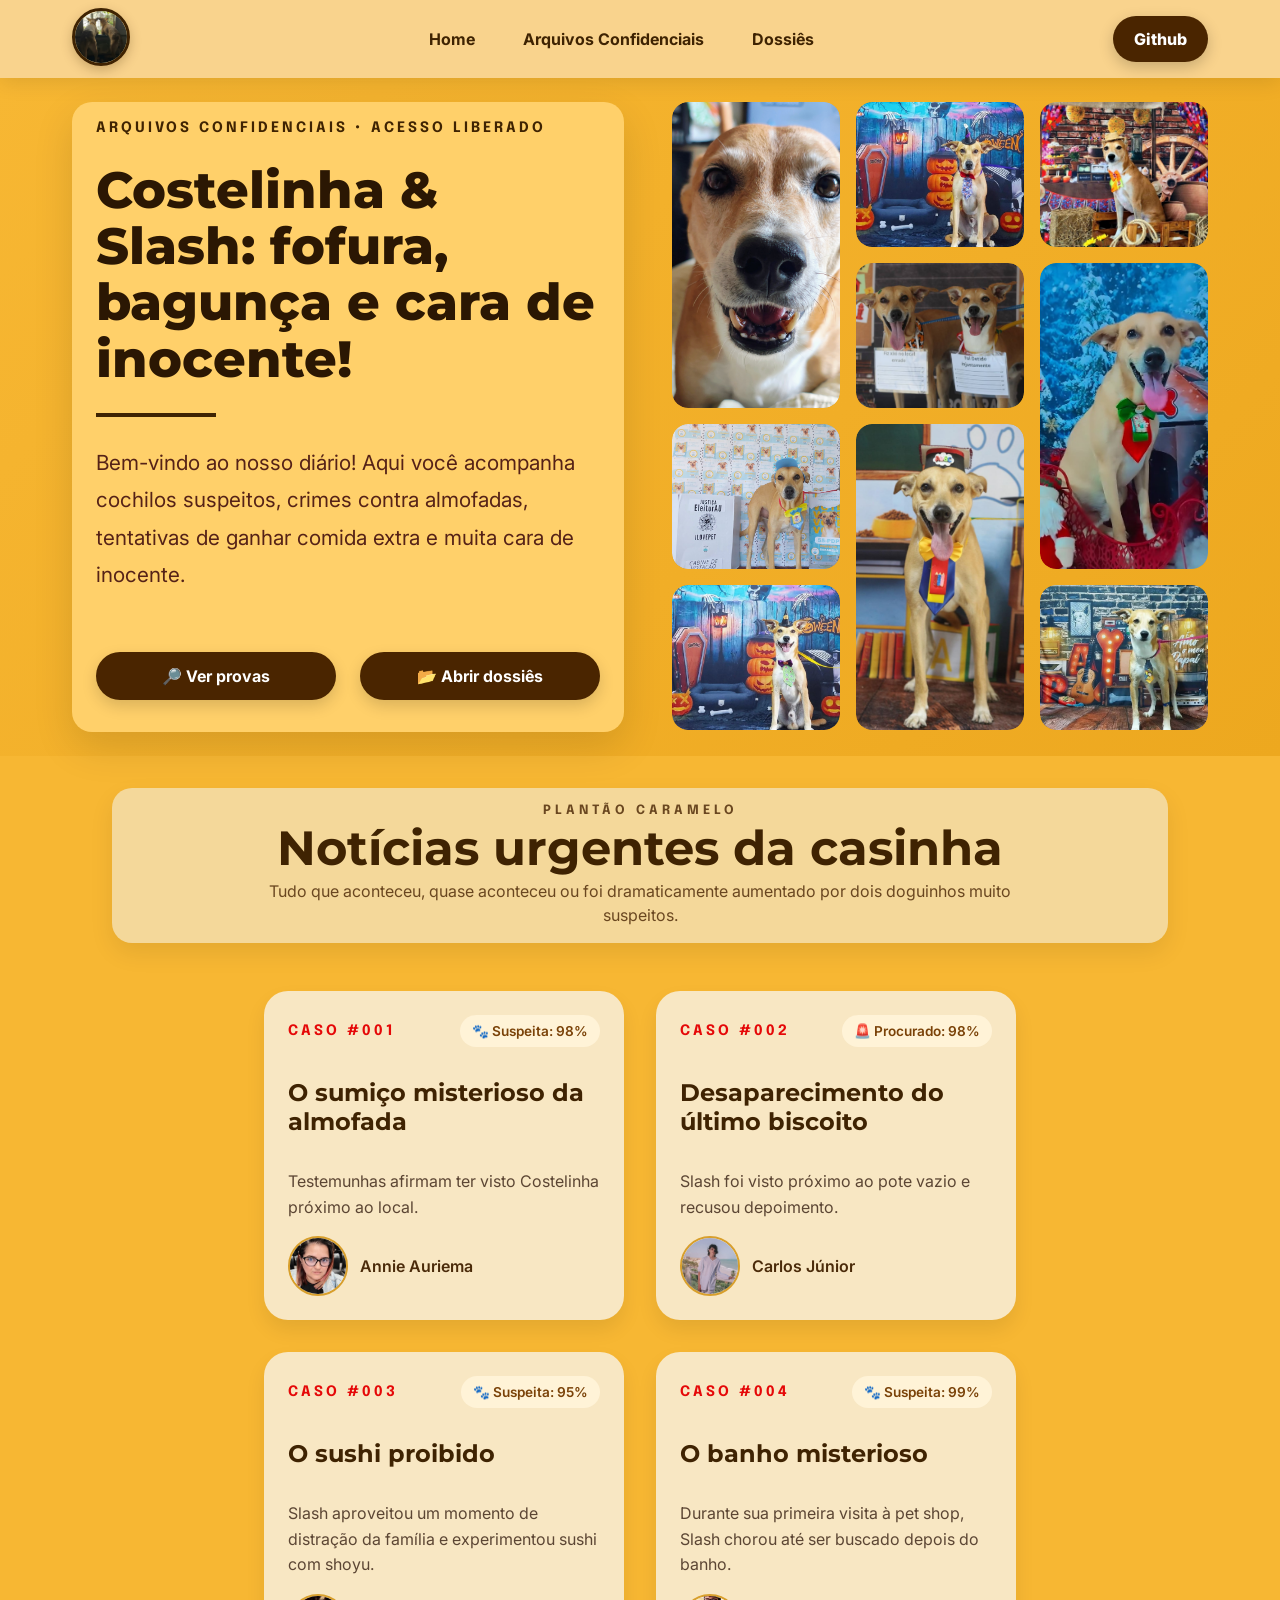
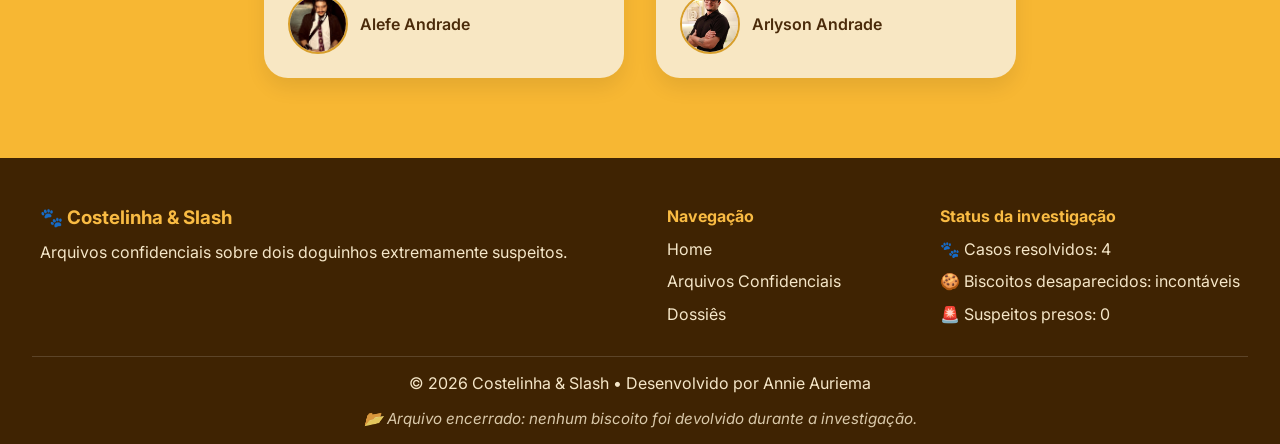
==== index.html @ ba11d40e "Primeira versão do site dos doquinhos" ====
<!DOCTYPE html>
<html lang="pt-BR">
<head>
    <meta charset="UTF-8">
    <meta name="viewport" content="width=device-width, initial-scale=1.0">
    <title>Costelinha & Slash</title>
    <meta name="description" content="Diário de Costelinha & Slash - Os Doguinhos Caramelo">
    <link rel="stylesheet" type="text/css" href="styles.css">
</head>
<body>
    <header>
        <nav>
            <span class="logo-img"><img src="imagens/dogs na janela.jpeg"></span>
            <ul>
                <li><a href="index.html">Home</a></li>
                <li><a href="galeria.html">Arquivos Confidenciais</a></li>
                <li><a href="acontecimentos.html">Dossiês</a></li>
            </ul>
            <a href="https://github.com/AnnieAuriema" class="github" target="_blank" rel="noopener noreferrer">Github</a>
        </nav>
    </header>
    <main>
        <div class="principal">
            <section class="hero">
    <div class="hero-conteudo">
                    <span class="destaque marron">ARQUIVOS CONFIDENCIAIS • ACESSO LIBERADO</span>
                        <h1>Costelinha & Slash: fofura, bagunça e cara de inocente!</h1><hr>
                        <p class="hero-subtitulo"> Bem-vindo ao nosso diário! Aqui você acompanha cochilos suspeitos, crimes contra almofadas, tentativas de ganhar comida extra e muita cara de inocente.</p>
        <div class="hero-botoes">
            <a href="galeria.html" class="botao-hero">🔎 Ver provas</a>
            <a href="acontecimentos.html" class="botao-secundario">📂 Abrir dossiês</a>
        </div>
    </div>
         <div class="hero-imagens-conteiner">       
            <figure><img src="imagens/imagens_slash/slash carão.jpg" ></figure>
            <figure><img src="imagens/imagens_telinha/telinha hallo.jpeg"></figure>
            <figure><img src="imagens/imagens_slash/slash junino.jpeg"></figure>
            <figure><img src="imagens/dogs criminal.jpeg"></figure>
            <figure><img src="imagens/imagens_telinha/Telinha natal.jpeg"></figure>
            <figure><img src="imagens/imagens_telinha/telinha votando.jpeg"></figure>
            <figure><img src="imagens/imagens_telinha/Telinha abc.jpeg"></figure>
            <figure><img src="imagens/imagens_slash/slash hallo.jpeg"></figure>
            <figure><img src="imagens/imagens_slash/Slash dia dos pais.jpeg"></figure>
        </div>     
            </section>
        </div>
            <section class="noticias">
    <header class="noticias-cabecalho">
            <span class="destaque marrom">Plantão Caramelo</span>
                <h2 class="noticias-titulo">Notícias urgentes da casinha</h2>
                    <p class="noticias-subtitulo">Tudo que aconteceu, quase aconteceu ou foi dramaticamente aumentado por dois doguinhos muito suspeitos.</p>
    </header>
    <div class="noticias-card-container">

    <!-- CARD 1 -->
    <div class="noticias-card">
        <div class="noticias-card-topo">
            <span class="destaque vermelho">Caso #001</span>
            <p class="noticias-avaliacao">🐾 Suspeita: 98%</p>
        </div>

        <h3 class="noticias-titulo-card">O sumiço misterioso da almofada</h3>
        <p class="noticias-descricao">Testemunhas afirmam ter visto Costelinha próximo ao local.</p>

        <div class="noticias-autor">
            <img src="imagens/mamys.jpg">
            <span class="noticias-autor-nome">Annie Auriema</span>
        </div>
    </div>

    <!-- CARD 2 -->
    <div class="noticias-card">
        <div class="noticias-card-topo">
            <span class="destaque vermelho">Caso #002</span>
            <p class="noticias-avaliacao">🚨 Procurado: 98%</p>
        </div>

        <h3 class="noticias-titulo-card">Desaparecimento do último biscoito</h3>
        <p class="noticias-descricao">Slash foi visto próximo ao pote vazio e recusou depoimento.</p>

        <div class="noticias-autor">
            <img src="imagens/junior.jpeg">
            <span class="noticias-autor-nome">Carlos Júnior</span>
        </div>
    </div>
    <!-- CARD 3 -->
    <div class="noticias-card">
        <div class="noticias-card-topo">
            <span class="destaque vermelho">Caso #003</span>
            <p class="noticias-avaliacao">🐾 Suspeita: 95%</p>
        </div>
            <h3 class="noticias-titulo-card">O sushi proibido</h3>
                <p class="noticias-descricao">Slash aproveitou um momento de distração da família e experimentou sushi com shoyu.</p>
        <div class="noticias-autor">
            <img src="imagens/Alefe.jpeg">
            <span class="noticias-autor-nome">Alefe Andrade</span>
        </div>
    </div>
    <!-- CARD 4 -->
    <div class="noticias-card">
        <div class="noticias-card-topo">
            <span class="destaque vermelho">Caso #004</span>
            <p class="noticias-avaliacao">🐾 Suspeita: 99%</p>
        </div>
            <h3 class="noticias-titulo-card">O banho misterioso</h3>
                <p class="noticias-descricao">Durante sua primeira visita à pet shop, Slash chorou até ser buscado depois do banho.</p>
        <div class="noticias-autor">
            <img src="imagens/Arlyson.jpeg">
            <span class="noticias-autor-nome">Arlyson Andrade</span>
        </div>
    </div>
</div>
</section>
    </main>
        <footer>
            <div class="footer-conteudo">
                <div class="footer-logo">
                    <h3>🐾 Costelinha & Slash</h3>
                        <p>Arquivos confidenciais sobre dois doguinhos extremamente suspeitos.</p>
                </div>
            <div class="footer-links">
                <h4>Navegação</h4>
                    <a href="index.html">Home</a>
                    <a href="galeria.html">Arquivos Confidenciais</a>
                    <a href="acontecimentos.html">Dossiês</a>
            </div>
            <div class="footer-status">
                <h4>Status da investigação</h4>
                    <p>🐾 Casos resolvidos: 4</p>
                    <p>🍪 Biscoitos desaparecidos: incontáveis</p>
                    <p>🚨 Suspeitos presos: 0</p>
            </div>
            </div>
            <div class="footer-copy">© 2026 Costelinha & Slash • Desenvolvido por Annie Auriema</div>
                <p class="footer-piada">📂 Arquivo encerrado: nenhum biscoito foi devolvido durante a investigação.</p>
        </footer>
    </body>
</html>
---- styles.css ----
@import url('https://fonts.googleapis.com/css2?family=Epilogue:wght@400;600;700&family=Inter:wght@400;500;600;700&family=Montserrat:wght@700;800&display=swap');

* {
    margin: 0;
    padding: 0;
    box-sizing: border-box;
}

html {
    font-family: Inter, sans-serif;
    scroll-behavior: smooth;
}

body {
    background:#f7b733;
    color: #2b1703;
}

a {
    text-decoration: none;
    color: inherit;
}

ul {
    list-style: none;
}

h1 {
    font-family: Montserrat, sans-serif;
    font-size: clamp(2rem, 4vw, 3.2rem);
    font-weight: 800;
    line-height: 1.1;
}

hr {
    width: 120px;
    border: 2px solid #3f2302;
}


/* NAVBAR */
body > header {
    background:#f9d38d;
    position: sticky;
    top: 0;
    z-index:1000;
    box-shadow: 0 4px 20px rgba(0,0,0,.1);
}

nav {
    max-width: 1200px;
    margin: auto;
    padding: 0.5rem 2rem;
    display: grid;
    grid-template-columns:
    auto 1fr auto;
    align-items: center;
    justify-content: space-between;
    gap:2rem;
}

.logo-img img {
    width: 58px;
    height: 58px;
    object-fit: cover;
    border-radius: 50%;
    border: 3px solid #3f2302;
    box-shadow: 0 4px 12px rgba(63, 35, 2, 0.25);
}

nav ul {
    display: flex;
    gap: 3rem;
    color: #3f2302;
    font-weight: 600;
    align-items: center;
    justify-content:center;
}

nav ul li a {
    color: #3f2302;
    font-weight: 700;
    font-size: 1rem;
    position: relative;
    cursor: pointer;
    transition:.3s;
}

nav ul li a::after {
    content: "";
    width: 0;
    height: 3px;
    background: #3f2302;
    position: absolute;
    left: 0;
    bottom: -8px;
    border-radius: 999px;
    transition: width 0.3s ease;
}

nav ul li a:hover::after {
    width: 100%;
    color:#6b3700;
}

nav a:hover {
    color: #e50808;
}

.github {
    background:#4a2500;
    color:white;
    box-shadow:
    0 5px 15px rgba(0,0,0,.2);
    padding: 0.8rem 1.3rem;
    border-radius: 999px;
    font-weight: 800;
    transition: 0.3s ease;
}

.github:hover {
    background: #552217;
    transform: translateY(-2px);
}

/* HERO */
.principal {
    background: linear-gradient(135deg,#f7b733,#eda81f);
}

.hero {
    max-width: 1200px;
    margin: auto;
    padding: 1.5rem 2rem 1.5rem;
    display: flex;
    align-items: flex-start;
    justify-content: space-between;
    gap: 3rem;
}

.hero-conteudo {
    background:#ffd06a;
    padding: 1.2rem 1.5rem 2rem;
    border-radius:20px;
    flex: 1;
    display: flex;
    flex-direction: column;
    gap: 1.2rem;
    box-shadow:0 15px 40px rgba(0,0,0,.12);
    position:relative;
    z-index:1;
    min-height:630px;
    justify-content:space-between;
}

.hero-botoes{
    display:flex;
    flex-direction:row;
    align-items:center;
    gap:1.5rem;
    margin-top:2rem;
    flex-wrap:nowrap;
}

.botao-hero,
.botao-secundario{
    display:flex;
    align-items:center;
    justify-content:center;
    gap:.5rem;
    width:240px;
    height:48px;
    border-radius:999px;
    font-weight:700;
    transition:.3s;
    cursor:pointer;
    box-shadow: 0 6px 15px rgba(0,0,0,.15);
}

.botao-hero{
    background:#4a2500;
    color:white;
}

.botao-secundario{
    background:#4a2500;
    color:white;
    border:none;
}

.botao-hero:hover,
.botao-secundario:hover{
    transform:translateY(-4px);
}

.botao-secundario:hover{
    background:#6b3700;
    color:white;
    transform: translateY(-4px);
}

.botao-hero:hover{
    background:#6b3700;
}

.destaque {
    font-family: Epilogue, sans-serif;
    font-size: 0.9rem;
    font-weight: 700;
    text-transform: uppercase;
    letter-spacing: 3px;
}

.marron,
.marrom {
    color: #3f2302;
}

.vermelho {
    color: #e50808;
}

.hero-subtitulo {
    font-size: 1.3rem;
    line-height: 1.8;
    color: #552217;
    max-width: 600px;
}

/* GALERIA HERO */
.hero-imagens-conteiner {
    width:100%;
    max-width:560px;
    height:580px;   
    display:grid;
    grid-template-columns:repeat(3, 1fr);
    grid-auto-rows:145px;
    gap:1rem;
}

.hero-imagens-conteiner figure {
    overflow: hidden;
    border-radius: 1rem;
}

.hero-imagens-conteiner img {
    width: 100%;
    height: 100%;
    object-fit: cover;
    display: block;
    border-radius: 1rem;
    box-shadow: 0 10px 25px rgba(63,35,2,.25);
    transition:.3s;
}

.hero-imagens-conteiner img:hover {
    transform: scale(1.05);
}

.hero-imagens-conteiner figure:nth-child(1){
    grid-row:span 2;
}

.hero-imagens-conteiner figure:nth-child(5){
    grid-row:span 2;
}

.hero-imagens-conteiner figure:nth-child(7){
    grid-row:span 2;
}

/* NOTÍCIAS */
.noticias {
    max-width: 1120px;
    margin: auto;
    padding: 2rem 2rem 5rem;
    position: relative;
    z-index: 1;
}

.noticias-cabecalho {
    background:#f4d89a;
    padding:1rem 2rem;
    border-radius:20px;
    text-align: center;
    display: flex;
    flex-direction: column;
    gap:.3rem;
    margin-bottom: 3rem;
    box-shadow:0 10px 25px rgba(0,0,0,.08);
}

.noticias-cabecalho span{
    font-size:.8rem;
    letter-spacing:4px;
    font-weight:700;
    color:#6a4720;
}

.noticias-titulo {
    font-family:Montserrat,sans-serif;
    font-size:3rem;
    line-height:1.1;
    color: #3f2302;
}

.noticias-subtitulo {
    color:#6a4720;
    font-size:1rem;
    max-width:750px;
    margin:auto;
    line-height:1.5;
}

.noticias-card-container {
    display: grid;
    grid-template-columns:repeat(2, 360px);
    justify-content: center;
    flex-wrap: wrap;
    gap: 2rem 2rem;
    margin-top:3rem;
}

.noticias-card {
    width: 100%;
    max-width:430px;
    min-height: 300px;
    margin:auto;
    background:#f8e7c3;
    border-radius: 24px;
    padding: 1.5rem;
    box-shadow:0 10px 20px rgba(0,0,0,.08);
    display:flex;
    justify-content: space-between;
    flex-direction:column;
    gap:1rem;
    transition:transform .3s,box-shadow .3s;
}

.noticias-card:hover{
    transform: translateY(-8px);
    box-shadow: 0 20px 40px rgba(0,0,0,.15);
}

.noticias-card-cabecalho {
    padding:1rem;
    display: flex;
    justify-content: space-between;
    align-items: center;
    gap: 1.5rem;
}

.noticias-titulo-card {
    font-family: Montserrat, sans-serif;
    font-size: 1.5rem;
    color: #3f2302;
    margin-top:0;
    margin-bottom: 1rem;
    line-height:1.2;
}

.noticias-card-topo{
    display:flex;
    justify-content:space-between;
    align-items:center;
    margin-bottom:1rem;
}

.noticias-avaliacao{
    margin:0;
    background:#fff3d7;
    padding:8px 12px;
    border-radius:999px;
    font-size:.85rem;
    font-weight:600;
    color:#7a4208;
}

.noticias-descricao{
    color:#5c4634;
    line-height:1.6;
    flex-grow: 1;
    margin-top:0;
}

.noticias-autor {
    display: flex;
    align-items: center;
    gap:12px;
    margin-top:auto;
}

.noticias-autor img {
    width: 60px;
    height: 60px;
    object-fit: cover;
    border-radius: 50%;
    border:2px solid #d89f2c;
}

.noticias-autor-nome {
    font-weight: 600;
    color:#4b2b0a;
    font-size: 1rem;
}

/* FOOTER */
footer{
    background:#3f2302;
    padding:3rem 2rem 1rem;
}

.footer-conteudo{
    max-width:1200px;
    margin:auto;
    display:flex;
    justify-content:space-between;
    gap:3rem;
    flex-wrap:wrap;
}

.footer-logo,
.footer-links,
.footer-status{
    display:flex;
    flex-direction:column;
    gap:.8rem;
}

.footer-logo h3,
.footer-links h4,
.footer-status h4{
    color:#f9bb43;
}

.footer-logo p,
.footer-status p,
.footer-links a{
    color:#f5e6c8;
}

.footer-links a:hover{
    color:#f9bb43;
}

.footer-copy{
    margin-top:2rem;
    padding-top:1rem;
    border-top:1px solid rgba(255,255,255,.15);
    text-align:center;
    color:#f5e6c8;
}

.footer-piada{
    margin-top:1rem;
    text-align:center;
    color:#f5e6c8;
    opacity:.85;
    font-style:italic;
    font-size:.95rem;
}

.footer-links a{
    transition:.3s;
}

.footer-links a:hover{
    color:#f9bb43;
    transform:translateX(5px);
}


@media (max-width: 768px) {
  .galeria-container {
    grid-template-columns: 1fr;
  }

  .galeria-hero h2 {
    font-size: 2rem;
  }

  .foto-card img {
    height: 260px;
  }
}

/* RESPONSIVO */
    @media (max-width: 900px) {
    nav {
        grid-template-columns: 1fr;
        justify-items: center;
        gap: 1rem;
    }

    nav ul {
        flex-wrap: wrap;
        justify-content: center;
    }

    .hero {
        flex-direction: column;
        text-align: center;
    }

    .hero-conteudo {
        align-items: center;
    }

    .hero-imagens-conteiner {
        max-width: 100%;
        columns: 2;
    }
}

@media (max-width: 500px) {
    .hero {
        padding: 3rem 1rem;
    }

    .hero-imagens-conteiner {
        columns: 1;
    }

    .noticias {
        padding: 3rem 1rem;
    }

    .noticias-card-cabecalho {
        flex-direction: column;
    }
}
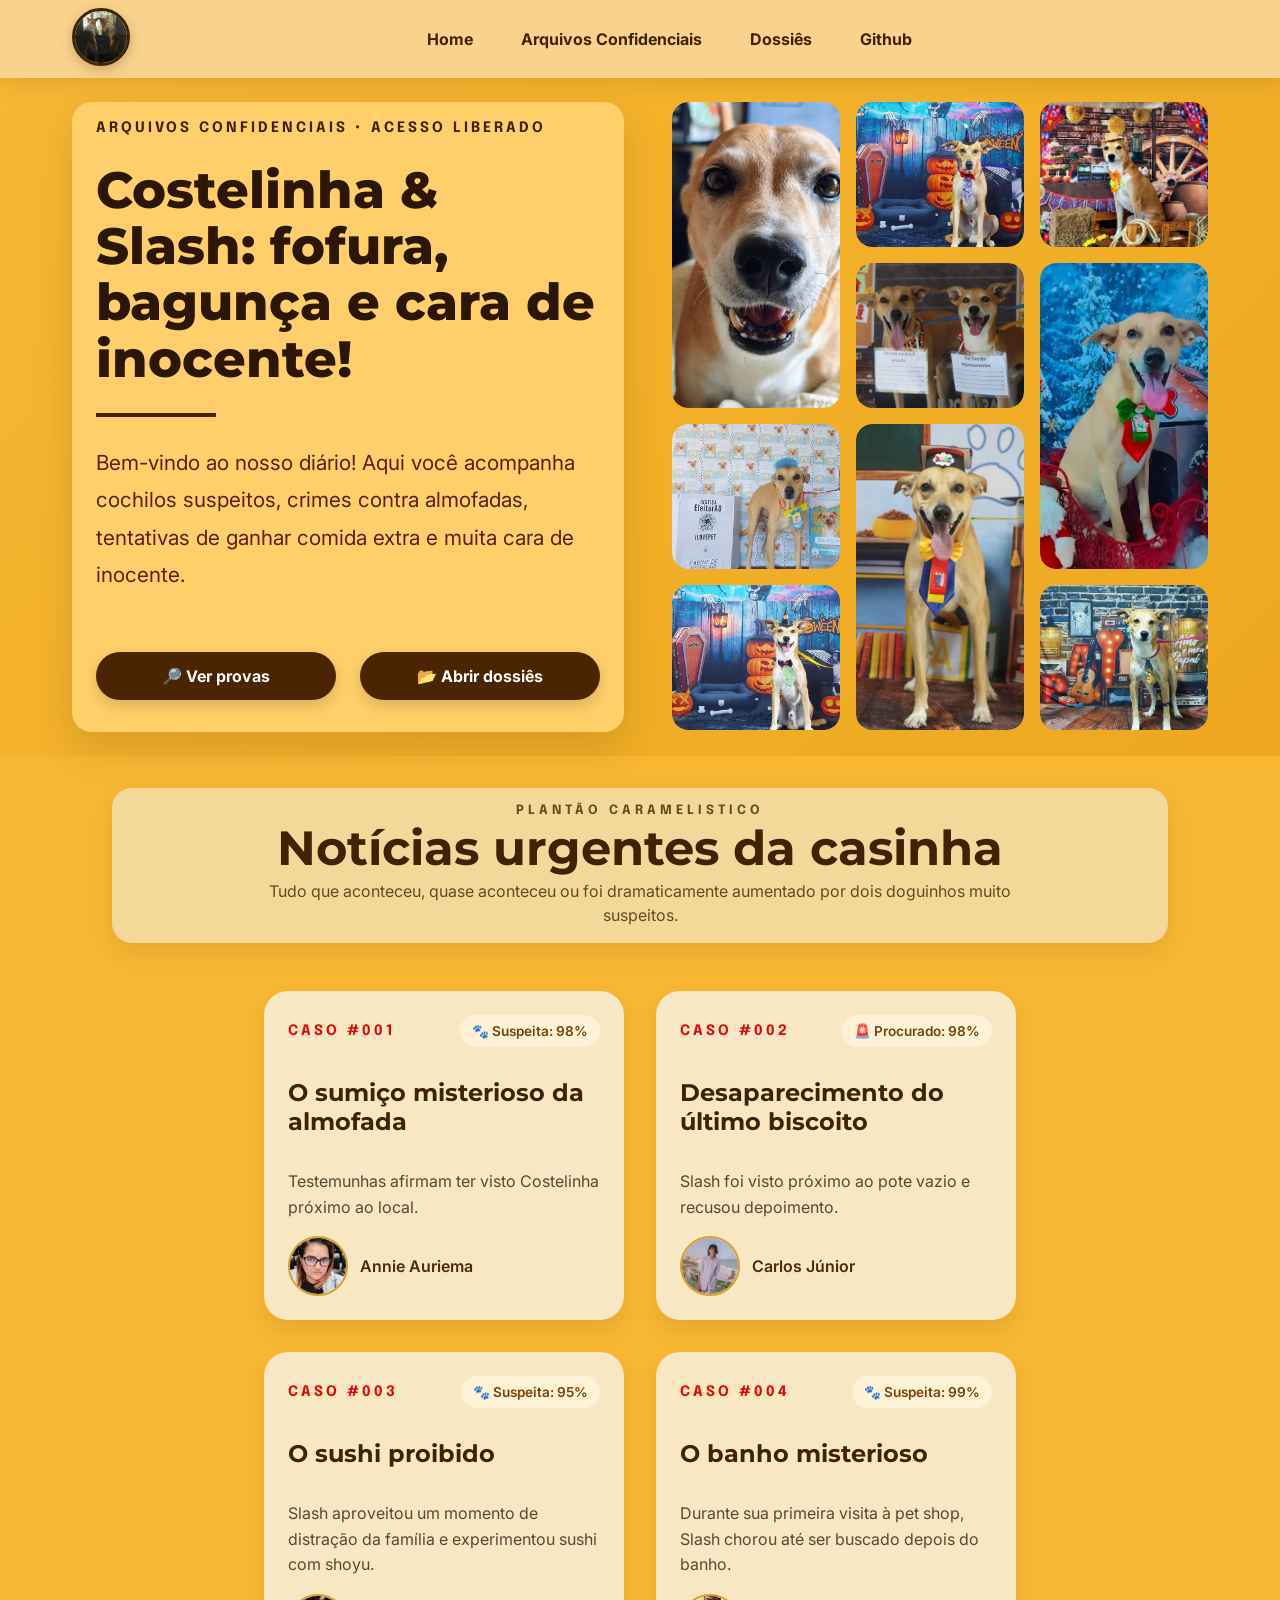
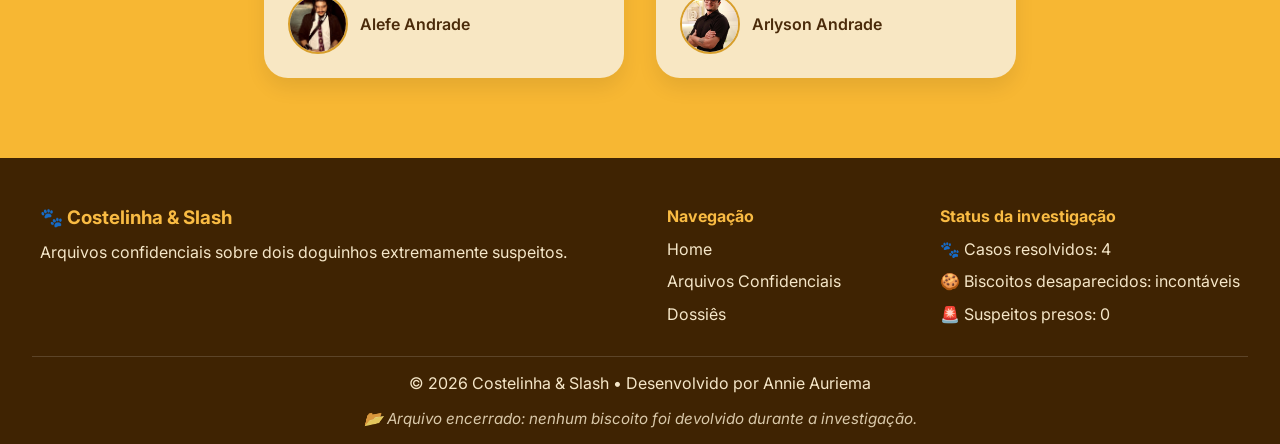
==== commit e2e438d6: "Ajuste da responsividade mobile" ====
--- a/index.html
+++ b/index.html
@@ -1,5 +1,6 @@
 <!DOCTYPE html>
 <html lang="pt-BR">
+
 <head>
     <meta charset="UTF-8">
     <meta name="viewport" content="width=device-width, initial-scale=1.0">
@@ -7,132 +8,146 @@
     <meta name="description" content="Diário de Costelinha & Slash - Os Doguinhos Caramelo">
     <link rel="stylesheet" type="text/css" href="styles.css">
 </head>
+
 <body>
     <header>
         <nav>
-            <span class="logo-img"><img src="imagens/dogs na janela.jpeg"></span>
-            <ul>
+            <span class="logo-img">
+                <img src="imagens/dogs na janela.jpeg" alt="Costelinha e Slash"></span>
+            <button class="menu-toggle" onclick="abrirMenu()">☰</button>
+            <ul class="menu" id="menu">
                 <li><a href="index.html">Home</a></li>
                 <li><a href="galeria.html">Arquivos Confidenciais</a></li>
                 <li><a href="acontecimentos.html">Dossiês</a></li>
+                <li><a href="https://github.com/AnnieAuriema" target="_blank">Github</a></li>
             </ul>
-            <a href="https://github.com/AnnieAuriema" class="github" target="_blank" rel="noopener noreferrer">Github</a>
         </nav>
     </header>
     <main>
         <div class="principal">
             <section class="hero">
-    <div class="hero-conteudo">
+                <div class="hero-conteudo">
                     <span class="destaque marron">ARQUIVOS CONFIDENCIAIS • ACESSO LIBERADO</span>
-                        <h1>Costelinha & Slash: fofura, bagunça e cara de inocente!</h1><hr>
-                        <p class="hero-subtitulo"> Bem-vindo ao nosso diário! Aqui você acompanha cochilos suspeitos, crimes contra almofadas, tentativas de ganhar comida extra e muita cara de inocente.</p>
-        <div class="hero-botoes">
-            <a href="galeria.html" class="botao-hero">🔎 Ver provas</a>
-            <a href="acontecimentos.html" class="botao-secundario">📂 Abrir dossiês</a>
-        </div>
-    </div>
-         <div class="hero-imagens-conteiner">       
-            <figure><img src="imagens/imagens_slash/slash carão.jpg" ></figure>
-            <figure><img src="imagens/imagens_telinha/telinha hallo.jpeg"></figure>
-            <figure><img src="imagens/imagens_slash/slash junino.jpeg"></figure>
-            <figure><img src="imagens/dogs criminal.jpeg"></figure>
-            <figure><img src="imagens/imagens_telinha/Telinha natal.jpeg"></figure>
-            <figure><img src="imagens/imagens_telinha/telinha votando.jpeg"></figure>
-            <figure><img src="imagens/imagens_telinha/Telinha abc.jpeg"></figure>
-            <figure><img src="imagens/imagens_slash/slash hallo.jpeg"></figure>
-            <figure><img src="imagens/imagens_slash/Slash dia dos pais.jpeg"></figure>
-        </div>     
+                    <h1>Costelinha & Slash: fofura, bagunça e cara de inocente!</h1>
+                    <hr>
+                    <p class="hero-subtitulo"> Bem-vindo ao nosso diário! Aqui você acompanha cochilos suspeitos, crimes
+                        contra almofadas, tentativas de ganhar comida extra e muita cara de inocente.</p>
+                    <div class="hero-botoes">
+                        <a href="galeria.html" class="botao-hero">🔎 Ver provas</a>
+                        <a href="acontecimentos.html" class="botao-secundario">📂 Abrir dossiês</a>
+                    </div>
+                </div>
+                <div class="hero-imagens-conteiner">
+                    <figure><img src="imagens/imagens_slash/slash carão.jpg"></figure>
+                    <figure><img src="imagens/imagens_telinha/telinha hallo.jpeg"></figure>
+                    <figure><img src="imagens/imagens_slash/slash junino.jpeg"></figure>
+                    <figure><img src="imagens/dogs criminal.jpeg"></figure>
+                    <figure><img src="imagens/imagens_telinha/Telinha natal.jpeg"></figure>
+                    <figure><img src="imagens/imagens_telinha/telinha votando.jpeg"></figure>
+                    <figure><img src="imagens/imagens_telinha/Telinha abc.jpeg"></figure>
+                    <figure><img src="imagens/imagens_slash/slash hallo.jpeg"></figure>
+                    <figure><img src="imagens/imagens_slash/Slash dia dos pais.jpeg"></figure>
+                </div>
             </section>
         </div>
-            <section class="noticias">
-    <header class="noticias-cabecalho">
-            <span class="destaque marrom">Plantão Caramelo</span>
+        <section class="noticias">
+            <header class="noticias-cabecalho">
+                <span class="destaque marrom">Plantão Caramelistico</span>
                 <h2 class="noticias-titulo">Notícias urgentes da casinha</h2>
-                    <p class="noticias-subtitulo">Tudo que aconteceu, quase aconteceu ou foi dramaticamente aumentado por dois doguinhos muito suspeitos.</p>
-    </header>
-    <div class="noticias-card-container">
+                <p class="noticias-subtitulo">Tudo que aconteceu, quase aconteceu ou foi dramaticamente aumentado por
+                    dois doguinhos muito suspeitos.</p>
+            </header>
+            <div class="noticias-card-container">
+                <!-- CARD 1 -->
+                <div class="noticias-card">
+                    <div class="noticias-card-topo">
+                        <span class="destaque vermelho">Caso #001</span>
+                        <p class="noticias-avaliacao">🐾 Suspeita: 98%</p>
+                    </div>
 
-    <!-- CARD 1 -->
-    <div class="noticias-card">
-        <div class="noticias-card-topo">
-            <span class="destaque vermelho">Caso #001</span>
-            <p class="noticias-avaliacao">🐾 Suspeita: 98%</p>
-        </div>
+                    <h3 class="noticias-titulo-card">O sumiço misterioso da almofada</h3>
+                    <p class="noticias-descricao">Testemunhas afirmam ter visto Costelinha próximo ao local.</p>
 
-        <h3 class="noticias-titulo-card">O sumiço misterioso da almofada</h3>
-        <p class="noticias-descricao">Testemunhas afirmam ter visto Costelinha próximo ao local.</p>
+                    <div class="noticias-autor">
+                        <img src="imagens/mamys.jpg">
+                        <span class="noticias-autor-nome">Annie Auriema</span>
+                    </div>
+                </div>
 
-        <div class="noticias-autor">
-            <img src="imagens/mamys.jpg">
-            <span class="noticias-autor-nome">Annie Auriema</span>
-        </div>
-    </div>
+                <!-- CARD 2 -->
+                <div class="noticias-card">
+                    <div class="noticias-card-topo">
+                        <span class="destaque vermelho">Caso #002</span>
+                        <p class="noticias-avaliacao">🚨 Procurado: 98%</p>
+                    </div>
 
-    <!-- CARD 2 -->
-    <div class="noticias-card">
-        <div class="noticias-card-topo">
-            <span class="destaque vermelho">Caso #002</span>
-            <p class="noticias-avaliacao">🚨 Procurado: 98%</p>
-        </div>
+                    <h3 class="noticias-titulo-card">Desaparecimento do último biscoito</h3>
+                    <p class="noticias-descricao">Slash foi visto próximo ao pote vazio e recusou depoimento.</p>
 
-        <h3 class="noticias-titulo-card">Desaparecimento do último biscoito</h3>
-        <p class="noticias-descricao">Slash foi visto próximo ao pote vazio e recusou depoimento.</p>
-
-        <div class="noticias-autor">
-            <img src="imagens/junior.jpeg">
-            <span class="noticias-autor-nome">Carlos Júnior</span>
-        </div>
-    </div>
-    <!-- CARD 3 -->
-    <div class="noticias-card">
-        <div class="noticias-card-topo">
-            <span class="destaque vermelho">Caso #003</span>
-            <p class="noticias-avaliacao">🐾 Suspeita: 95%</p>
-        </div>
-            <h3 class="noticias-titulo-card">O sushi proibido</h3>
-                <p class="noticias-descricao">Slash aproveitou um momento de distração da família e experimentou sushi com shoyu.</p>
-        <div class="noticias-autor">
-            <img src="imagens/Alefe.jpeg">
-            <span class="noticias-autor-nome">Alefe Andrade</span>
-        </div>
-    </div>
-    <!-- CARD 4 -->
-    <div class="noticias-card">
-        <div class="noticias-card-topo">
-            <span class="destaque vermelho">Caso #004</span>
-            <p class="noticias-avaliacao">🐾 Suspeita: 99%</p>
-        </div>
-            <h3 class="noticias-titulo-card">O banho misterioso</h3>
-                <p class="noticias-descricao">Durante sua primeira visita à pet shop, Slash chorou até ser buscado depois do banho.</p>
-        <div class="noticias-autor">
-            <img src="imagens/Arlyson.jpeg">
-            <span class="noticias-autor-nome">Arlyson Andrade</span>
-        </div>
-    </div>
-</div>
-</section>
+                    <div class="noticias-autor">
+                        <img src="imagens/junior.jpeg">
+                        <span class="noticias-autor-nome">Carlos Júnior</span>
+                    </div>
+                </div>
+                <!-- CARD 3 -->
+                <div class="noticias-card">
+                    <div class="noticias-card-topo">
+                        <span class="destaque vermelho">Caso #003</span>
+                        <p class="noticias-avaliacao">🐾 Suspeita: 95%</p>
+                    </div>
+                    <h3 class="noticias-titulo-card">O sushi proibido</h3>
+                    <p class="noticias-descricao">Slash aproveitou um momento de distração da família e experimentou
+                        sushi com shoyu.</p>
+                    <div class="noticias-autor">
+                        <img src="imagens/Alefe.jpeg">
+                        <span class="noticias-autor-nome">Alefe Andrade</span>
+                    </div>
+                </div>
+                <!-- CARD 4 -->
+                <div class="noticias-card">
+                    <div class="noticias-card-topo">
+                        <span class="destaque vermelho">Caso #004</span>
+                        <p class="noticias-avaliacao">🐾 Suspeita: 99%</p>
+                    </div>
+                    <h3 class="noticias-titulo-card">O banho misterioso</h3>
+                    <p class="noticias-descricao">Durante sua primeira visita à pet shop, Slash chorou até ser buscado
+                        depois do banho.</p>
+                    <div class="noticias-autor">
+                        <img src="imagens/Arlyson.jpeg">
+                        <span class="noticias-autor-nome">Arlyson Andrade</span>
+                    </div>
+                </div>
+            </div>
+        </section>
     </main>
-        <footer>
-            <div class="footer-conteudo">
-                <div class="footer-logo">
-                    <h3>🐾 Costelinha & Slash</h3>
-                        <p>Arquivos confidenciais sobre dois doguinhos extremamente suspeitos.</p>
-                </div>
+    <footer>
+        <div class="footer-conteudo">
+            <div class="footer-logo">
+                <h3>🐾 Costelinha & Slash</h3>
+                <p>Arquivos confidenciais sobre dois doguinhos extremamente suspeitos.</p>
+            </div>
             <div class="footer-links">
                 <h4>Navegação</h4>
-                    <a href="index.html">Home</a>
-                    <a href="galeria.html">Arquivos Confidenciais</a>
-                    <a href="acontecimentos.html">Dossiês</a>
+                <a href="index.html">Home</a>
+                <a href="galeria.html">Arquivos Confidenciais</a>
+                <a href="acontecimentos.html">Dossiês</a>
             </div>
             <div class="footer-status">
                 <h4>Status da investigação</h4>
-                    <p>🐾 Casos resolvidos: 4</p>
-                    <p>🍪 Biscoitos desaparecidos: incontáveis</p>
-                    <p>🚨 Suspeitos presos: 0</p>
+                <p>🐾 Casos resolvidos: 4</p>
+                <p>🍪 Biscoitos desaparecidos: incontáveis</p>
+                <p>🚨 Suspeitos presos: 0</p>
             </div>
-            </div>
-            <div class="footer-copy">© 2026 Costelinha & Slash • Desenvolvido por Annie Auriema</div>
-                <p class="footer-piada">📂 Arquivo encerrado: nenhum biscoito foi devolvido durante a investigação.</p>
-        </footer>
-    </body>
+        </div>
+        <div class="footer-copy">© 2026 Costelinha & Slash • Desenvolvido por Annie Auriema</div>
+        <p class="footer-piada">📂 Arquivo encerrado: nenhum biscoito foi devolvido durante a investigação.</p>
+    </footer>
+    <script>
+        function abrirMenu() {
+            const menu = document.getElementById("menu");
+            menu.classList.toggle("ativo");
+        }
+    </script>
+</body>
+
 </html>
--- a/styles.css
+++ b/styles.css
@@ -12,7 +12,7 @@
 }
 
 body {
-    background:#f7b733;
+    background: #f7b733;
     color: #2b1703;
 }
 
@@ -39,12 +39,12 @@
 
 
 /* NAVBAR */
-body > header {
-    background:#f9d38d;
+body>header {
+    background: #f9d38d;
     position: sticky;
     top: 0;
-    z-index:1000;
-    box-shadow: 0 4px 20px rgba(0,0,0,.1);
+    z-index: 1000;
+    box-shadow: 0 4px 20px rgba(0, 0, 0, .1);
 }
 
 nav {
@@ -53,10 +53,10 @@
     padding: 0.5rem 2rem;
     display: grid;
     grid-template-columns:
-    auto 1fr auto;
+        auto 1fr auto;
     align-items: center;
     justify-content: space-between;
-    gap:2rem;
+    gap: 2rem;
 }
 
 .logo-img img {
@@ -74,7 +74,7 @@
     color: #3f2302;
     font-weight: 600;
     align-items: center;
-    justify-content:center;
+    justify-content: center;
 }
 
 nav ul li a {
@@ -83,7 +83,7 @@
     font-size: 1rem;
     position: relative;
     cursor: pointer;
-    transition:.3s;
+    transition: .3s;
 }
 
 nav ul li a::after {
@@ -100,7 +100,7 @@
 
 nav ul li a:hover::after {
     width: 100%;
-    color:#6b3700;
+    color: #6b3700;
 }
 
 nav a:hover {
@@ -108,10 +108,10 @@
 }
 
 .github {
-    background:#4a2500;
-    color:white;
+    background: #4a2500;
+    color: white;
     box-shadow:
-    0 5px 15px rgba(0,0,0,.2);
+        0 5px 15px rgba(0, 0, 0, .2);
     padding: 0.8rem 1.3rem;
     border-radius: 999px;
     font-weight: 800;
@@ -125,7 +125,7 @@
 
 /* HERO */
 .principal {
-    background: linear-gradient(135deg,#f7b733,#eda81f);
+    background: linear-gradient(135deg, #f7b733, #eda81f);
 }
 
 .hero {
@@ -139,68 +139,68 @@
 }
 
 .hero-conteudo {
-    background:#ffd06a;
+    background: #ffd06a;
     padding: 1.2rem 1.5rem 2rem;
-    border-radius:20px;
+    border-radius: 20px;
     flex: 1;
     display: flex;
     flex-direction: column;
     gap: 1.2rem;
-    box-shadow:0 15px 40px rgba(0,0,0,.12);
-    position:relative;
-    z-index:1;
-    min-height:630px;
-    justify-content:space-between;
-}
-
-.hero-botoes{
-    display:flex;
-    flex-direction:row;
-    align-items:center;
-    gap:1.5rem;
-    margin-top:2rem;
-    flex-wrap:nowrap;
+    box-shadow: 0 15px 40px rgba(0, 0, 0, .12);
+    position: relative;
+    z-index: 1;
+    min-height: 630px;
+    justify-content: space-between;
+}
+
+.hero-botoes {
+    display: flex;
+    flex-direction: row;
+    align-items: center;
+    gap: 1.5rem;
+    margin-top: 2rem;
+    flex-wrap: nowrap;
 }
 
 .botao-hero,
-.botao-secundario{
-    display:flex;
-    align-items:center;
-    justify-content:center;
-    gap:.5rem;
-    width:240px;
-    height:48px;
-    border-radius:999px;
-    font-weight:700;
-    transition:.3s;
-    cursor:pointer;
-    box-shadow: 0 6px 15px rgba(0,0,0,.15);
-}
-
-.botao-hero{
-    background:#4a2500;
-    color:white;
-}
-
-.botao-secundario{
-    background:#4a2500;
-    color:white;
-    border:none;
+.botao-secundario {
+    display: flex;
+    align-items: center;
+    justify-content: center;
+    gap: .5rem;
+    width: 240px;
+    height: 48px;
+    border-radius: 999px;
+    font-weight: 700;
+    transition: .3s;
+    cursor: pointer;
+    box-shadow: 0 6px 15px rgba(0, 0, 0, .15);
+}
+
+.botao-hero {
+    background: #4a2500;
+    color: white;
+}
+
+.botao-secundario {
+    background: #4a2500;
+    color: white;
+    border: none;
 }
 
 .botao-hero:hover,
-.botao-secundario:hover{
-    transform:translateY(-4px);
-}
-
-.botao-secundario:hover{
-    background:#6b3700;
-    color:white;
+.botao-secundario:hover {
     transform: translateY(-4px);
 }
 
-.botao-hero:hover{
-    background:#6b3700;
+.botao-secundario:hover {
+    background: #6b3700;
+    color: white;
+    transform: translateY(-4px);
+}
+
+.botao-hero:hover {
+    background: #6b3700;
 }
 
 .destaque {
@@ -229,13 +229,13 @@
 
 /* GALERIA HERO */
 .hero-imagens-conteiner {
-    width:100%;
-    max-width:560px;
-    height:580px;   
-    display:grid;
-    grid-template-columns:repeat(3, 1fr);
-    grid-auto-rows:145px;
-    gap:1rem;
+    width: 100%;
+    max-width: 560px;
+    height: 580px;
+    display: grid;
+    grid-template-columns: repeat(3, 1fr);
+    grid-auto-rows: 145px;
+    gap: 1rem;
 }
 
 .hero-imagens-conteiner figure {
@@ -249,24 +249,24 @@
     object-fit: cover;
     display: block;
     border-radius: 1rem;
-    box-shadow: 0 10px 25px rgba(63,35,2,.25);
-    transition:.3s;
+    box-shadow: 0 10px 25px rgba(63, 35, 2, .25);
+    transition: .3s;
 }
 
 .hero-imagens-conteiner img:hover {
     transform: scale(1.05);
 }
 
-.hero-imagens-conteiner figure:nth-child(1){
-    grid-row:span 2;
-}
-
-.hero-imagens-conteiner figure:nth-child(5){
-    grid-row:span 2;
-}
-
-.hero-imagens-conteiner figure:nth-child(7){
-    grid-row:span 2;
+.hero-imagens-conteiner figure:nth-child(1) {
+    grid-row: span 2;
+}
+
+.hero-imagens-conteiner figure:nth-child(5) {
+    grid-row: span 2;
+}
+
+.hero-imagens-conteiner figure:nth-child(7) {
+    grid-row: span 2;
 }
 
 /* NOTÍCIAS */
@@ -279,71 +279,71 @@
 }
 
 .noticias-cabecalho {
-    background:#f4d89a;
-    padding:1rem 2rem;
-    border-radius:20px;
+    background: #f4d89a;
+    padding: 1rem 2rem;
+    border-radius: 20px;
     text-align: center;
     display: flex;
     flex-direction: column;
-    gap:.3rem;
+    gap: .3rem;
     margin-bottom: 3rem;
-    box-shadow:0 10px 25px rgba(0,0,0,.08);
-}
-
-.noticias-cabecalho span{
-    font-size:.8rem;
-    letter-spacing:4px;
-    font-weight:700;
-    color:#6a4720;
+    box-shadow: 0 10px 25px rgba(0, 0, 0, .08);
+}
+
+.noticias-cabecalho span {
+    font-size: .8rem;
+    letter-spacing: 4px;
+    font-weight: 700;
+    color: #6a4720;
 }
 
 .noticias-titulo {
-    font-family:Montserrat,sans-serif;
-    font-size:3rem;
-    line-height:1.1;
+    font-family: Montserrat, sans-serif;
+    font-size: 3rem;
+    line-height: 1.1;
     color: #3f2302;
 }
 
 .noticias-subtitulo {
-    color:#6a4720;
-    font-size:1rem;
-    max-width:750px;
-    margin:auto;
-    line-height:1.5;
+    color: #6a4720;
+    font-size: 1rem;
+    max-width: 750px;
+    margin: auto;
+    line-height: 1.5;
 }
 
 .noticias-card-container {
     display: grid;
-    grid-template-columns:repeat(2, 360px);
+    grid-template-columns: repeat(2, 360px);
     justify-content: center;
     flex-wrap: wrap;
     gap: 2rem 2rem;
-    margin-top:3rem;
+    margin-top: 3rem;
 }
 
 .noticias-card {
     width: 100%;
-    max-width:430px;
+    max-width: 430px;
     min-height: 300px;
-    margin:auto;
-    background:#f8e7c3;
+    margin: auto;
+    background: #f8e7c3;
     border-radius: 24px;
     padding: 1.5rem;
-    box-shadow:0 10px 20px rgba(0,0,0,.08);
-    display:flex;
+    box-shadow: 0 10px 20px rgba(0, 0, 0, .08);
+    display: flex;
     justify-content: space-between;
-    flex-direction:column;
-    gap:1rem;
-    transition:transform .3s,box-shadow .3s;
-}
-
-.noticias-card:hover{
+    flex-direction: column;
+    gap: 1rem;
+    transition: transform .3s, box-shadow .3s;
+}
+
+.noticias-card:hover {
     transform: translateY(-8px);
-    box-shadow: 0 20px 40px rgba(0,0,0,.15);
+    box-shadow: 0 20px 40px rgba(0, 0, 0, .15);
 }
 
 .noticias-card-cabecalho {
-    padding:1rem;
+    padding: 1rem;
     display: flex;
     justify-content: space-between;
     align-items: center;
@@ -354,40 +354,40 @@
     font-family: Montserrat, sans-serif;
     font-size: 1.5rem;
     color: #3f2302;
-    margin-top:0;
+    margin-top: 0;
     margin-bottom: 1rem;
-    line-height:1.2;
-}
-
-.noticias-card-topo{
-    display:flex;
-    justify-content:space-between;
-    align-items:center;
-    margin-bottom:1rem;
-}
-
-.noticias-avaliacao{
-    margin:0;
-    background:#fff3d7;
-    padding:8px 12px;
-    border-radius:999px;
-    font-size:.85rem;
-    font-weight:600;
-    color:#7a4208;
-}
-
-.noticias-descricao{
-    color:#5c4634;
-    line-height:1.6;
+    line-height: 1.2;
+}
+
+.noticias-card-topo {
+    display: flex;
+    justify-content: space-between;
+    align-items: center;
+    margin-bottom: 1rem;
+}
+
+.noticias-avaliacao {
+    margin: 0;
+    background: #fff3d7;
+    padding: 8px 12px;
+    border-radius: 999px;
+    font-size: .85rem;
+    font-weight: 600;
+    color: #7a4208;
+}
+
+.noticias-descricao {
+    color: #5c4634;
+    line-height: 1.6;
     flex-grow: 1;
-    margin-top:0;
+    margin-top: 0;
 }
 
 .noticias-autor {
     display: flex;
     align-items: center;
-    gap:12px;
-    margin-top:auto;
+    gap: 12px;
+    margin-top: auto;
 }
 
 .noticias-autor img {
@@ -395,137 +395,268 @@
     height: 60px;
     object-fit: cover;
     border-radius: 50%;
-    border:2px solid #d89f2c;
+    border: 2px solid #d89f2c;
 }
 
 .noticias-autor-nome {
     font-weight: 600;
-    color:#4b2b0a;
+    color: #4b2b0a;
     font-size: 1rem;
 }
 
 /* FOOTER */
-footer{
-    background:#3f2302;
-    padding:3rem 2rem 1rem;
-}
-
-.footer-conteudo{
-    max-width:1200px;
-    margin:auto;
-    display:flex;
-    justify-content:space-between;
-    gap:3rem;
-    flex-wrap:wrap;
+footer {
+    background: #3f2302;
+    padding: 3rem 2rem 1rem;
+}
+
+.footer-conteudo {
+    max-width: 1200px;
+    margin: auto;
+    display: flex;
+    justify-content: space-between;
+    gap: 3rem;
+    flex-wrap: wrap;
 }
 
 .footer-logo,
 .footer-links,
-.footer-status{
-    display:flex;
-    flex-direction:column;
-    gap:.8rem;
+.footer-status {
+    display: flex;
+    flex-direction: column;
+    gap: .8rem;
 }
 
 .footer-logo h3,
 .footer-links h4,
-.footer-status h4{
-    color:#f9bb43;
+.footer-status h4 {
+    color: #f9bb43;
 }
 
 .footer-logo p,
 .footer-status p,
-.footer-links a{
-    color:#f5e6c8;
-}
-
-.footer-links a:hover{
-    color:#f9bb43;
-}
-
-.footer-copy{
-    margin-top:2rem;
-    padding-top:1rem;
-    border-top:1px solid rgba(255,255,255,.15);
-    text-align:center;
-    color:#f5e6c8;
-}
-
-.footer-piada{
-    margin-top:1rem;
-    text-align:center;
-    color:#f5e6c8;
-    opacity:.85;
-    font-style:italic;
-    font-size:.95rem;
-}
-
-.footer-links a{
-    transition:.3s;
-}
-
-.footer-links a:hover{
-    color:#f9bb43;
-    transform:translateX(5px);
-}
-
-
-@media (max-width: 768px) {
-  .galeria-container {
-    grid-template-columns: 1fr;
-  }
-
-  .galeria-hero h2 {
-    font-size: 2rem;
-  }
-
-  .foto-card img {
-    height: 260px;
-  }
-}
-
-/* RESPONSIVO */
-    @media (max-width: 900px) {
+.footer-links a {
+    color: #f5e6c8;
+}
+
+.footer-links a:hover {
+    color: #f9bb43;
+}
+
+.footer-copy {
+    margin-top: 2rem;
+    padding-top: 1rem;
+    border-top: 1px solid rgba(255, 255, 255, .15);
+    text-align: center;
+    color: #f5e6c8;
+}
+
+.footer-piada {
+    margin-top: 1rem;
+    text-align: center;
+    color: #f5e6c8;
+    opacity: .85;
+    font-style: italic;
+    font-size: .95rem;
+}
+
+.footer-links a {
+    transition: .3s;
+}
+
+.footer-links a:hover {
+    color: #f9bb43;
+    transform: translateX(5px);
+}
+
+/* BOTÃO MENU MOBILE */
+.menu-toggle {
+    display: none;
+    background: #4a2500;
+    color: white;
+    border: none;
+    font-size: 1.8rem;
+    padding: 0.5rem 0.9rem;
+    border-radius: 12px;
+    cursor: pointer;
+}
+
+/* TABLET */
+@media (max-width: 900px) {
+    .hero {
+        flex-direction: column;
+        text-align: center;
+        align-items: center;
+    }
+
+    .hero-conteudo {
+        min-height: auto;
+    }
+
+    .hero-botoes {
+        flex-wrap: wrap;
+        justify-content: center;
+    }
+
+    .noticias-card-container {
+        grid-template-columns: 1fr;
+    }
+}
+
+/* CELULAR */
+@media (max-width: 700px) {
     nav {
+        grid-template-columns: auto auto;
+        justify-content: space-between;
+        padding: 1rem 1.5rem;
+        align-items: center;
+    }
+
+    .logo-img img {
+        width: 50px;
+        height: 50px;
+    }
+
+    .menu-toggle {
+        display: block;
+        margin: 0;
+    }
+
+    nav ul.menu {
+        display: none;
+        grid-column: 1 / -1;
+        flex-direction: column;
+        text-align: center;
+        gap: 1rem;
+        margin-top: 1rem;
+        padding-bottom: 1rem;
+    }
+
+    nav ul.menu.ativo {
+        display: flex;
+    }
+
+    nav ul.menu li a {
+        font-size: 1rem;
+    }
+
+    .github {
+        display: none;
+    }
+
+    .hero {
+        padding: 1rem;
+    }
+
+    .hero-conteudo {
+        width: 90%;
+        max-width: 320px;
+        padding: 1.2rem;
+        min-height: auto;
+    }
+
+    .hero-imagens-conteiner {
+        display: none;
+    }
+
+    h1 {
+        font-size: 1.3rem;
+        line-height: 1.15;
+    }
+
+    .hero-subtitulo {
+        font-size: .8rem;
+        line-height: 1.7;
+    }
+
+    .destaque {
+        font-size: 0.6rem;
+        letter-spacing: .5px;
+    }
+
+    hr {
+        width: 80px;
+    }
+
+    .hero-botoes {
+        width: 100%;
+        justify-content: center;
+        gap: 0.5rem;
+    }
+
+    .botao-hero,
+    .botao-secundario {
+        font-weight: 700;
+        font-size: 0.6rem;
+        width: 110px;
+        max-width: 100%;
+        padding: .8rem;
+    }
+
+    .noticias-cabecalho {
+        max-width: 340px;
+        margin: 0 auto .5rem;
+        padding: 1.2rem;
+    }
+
+    .noticias-card {
+        max-width: 280px;
+        padding: 1rem;
+        margin-top: 0;
+    }
+
+    .noticias-card-container {
+        display: grid;
         grid-template-columns: 1fr;
         justify-items: center;
         gap: 1rem;
-    }
-
-    nav ul {
-        flex-wrap: wrap;
-        justify-content: center;
-    }
-
-    .hero {
-        flex-direction: column;
-        text-align: center;
-    }
-
-    .hero-conteudo {
-        align-items: center;
-    }
-
-    .hero-imagens-conteiner {
-        max-width: 100%;
-        columns: 2;
-    }
-}
-
-@media (max-width: 500px) {
-    .hero {
-        padding: 3rem 1rem;
-    }
-
-    .hero-imagens-conteiner {
-        columns: 1;
+        margin-top: 0;
+    }
+
+    .noticias-titulo,
+    .noticias-titulo-card {
+        font-size: 1.4rem;
+        line-height: 1.1;
     }
 
     .noticias {
-        padding: 3rem 1rem;
-    }
-
-    .noticias-card-cabecalho {
-        flex-direction: column;
+        padding-top: 0;
+        padding-bottom: 1rem;
+    }
+
+    .noticias-subtitulo,
+    .noticias-descricao {
+        font-size: .8rem;
+    }
+
+    .noticias-autor-nome,
+    .noticias-avaliacao {
+        font-size: 0.7rem;
+    }
+
+    .noticias-autor img {
+        width: 40px;
+        height: 40px;
+    }
+
+    footer {
+        padding: 2rem 1rem 1rem;
+    }
+
+    .footer-conteudo {
+        font-size: 0.75rem;
+        gap: 2rem;
+    }
+
+    .footer-copy {
+        font-size: 0.65rem;
+        line-height: 1.4;
+    }
+
+    .footer-piada {
+        font-size: 0.65rem;
+        line-height: 1.4;
+        max-width: 300px;
+        margin: 1rem auto 0;
     }
 }
